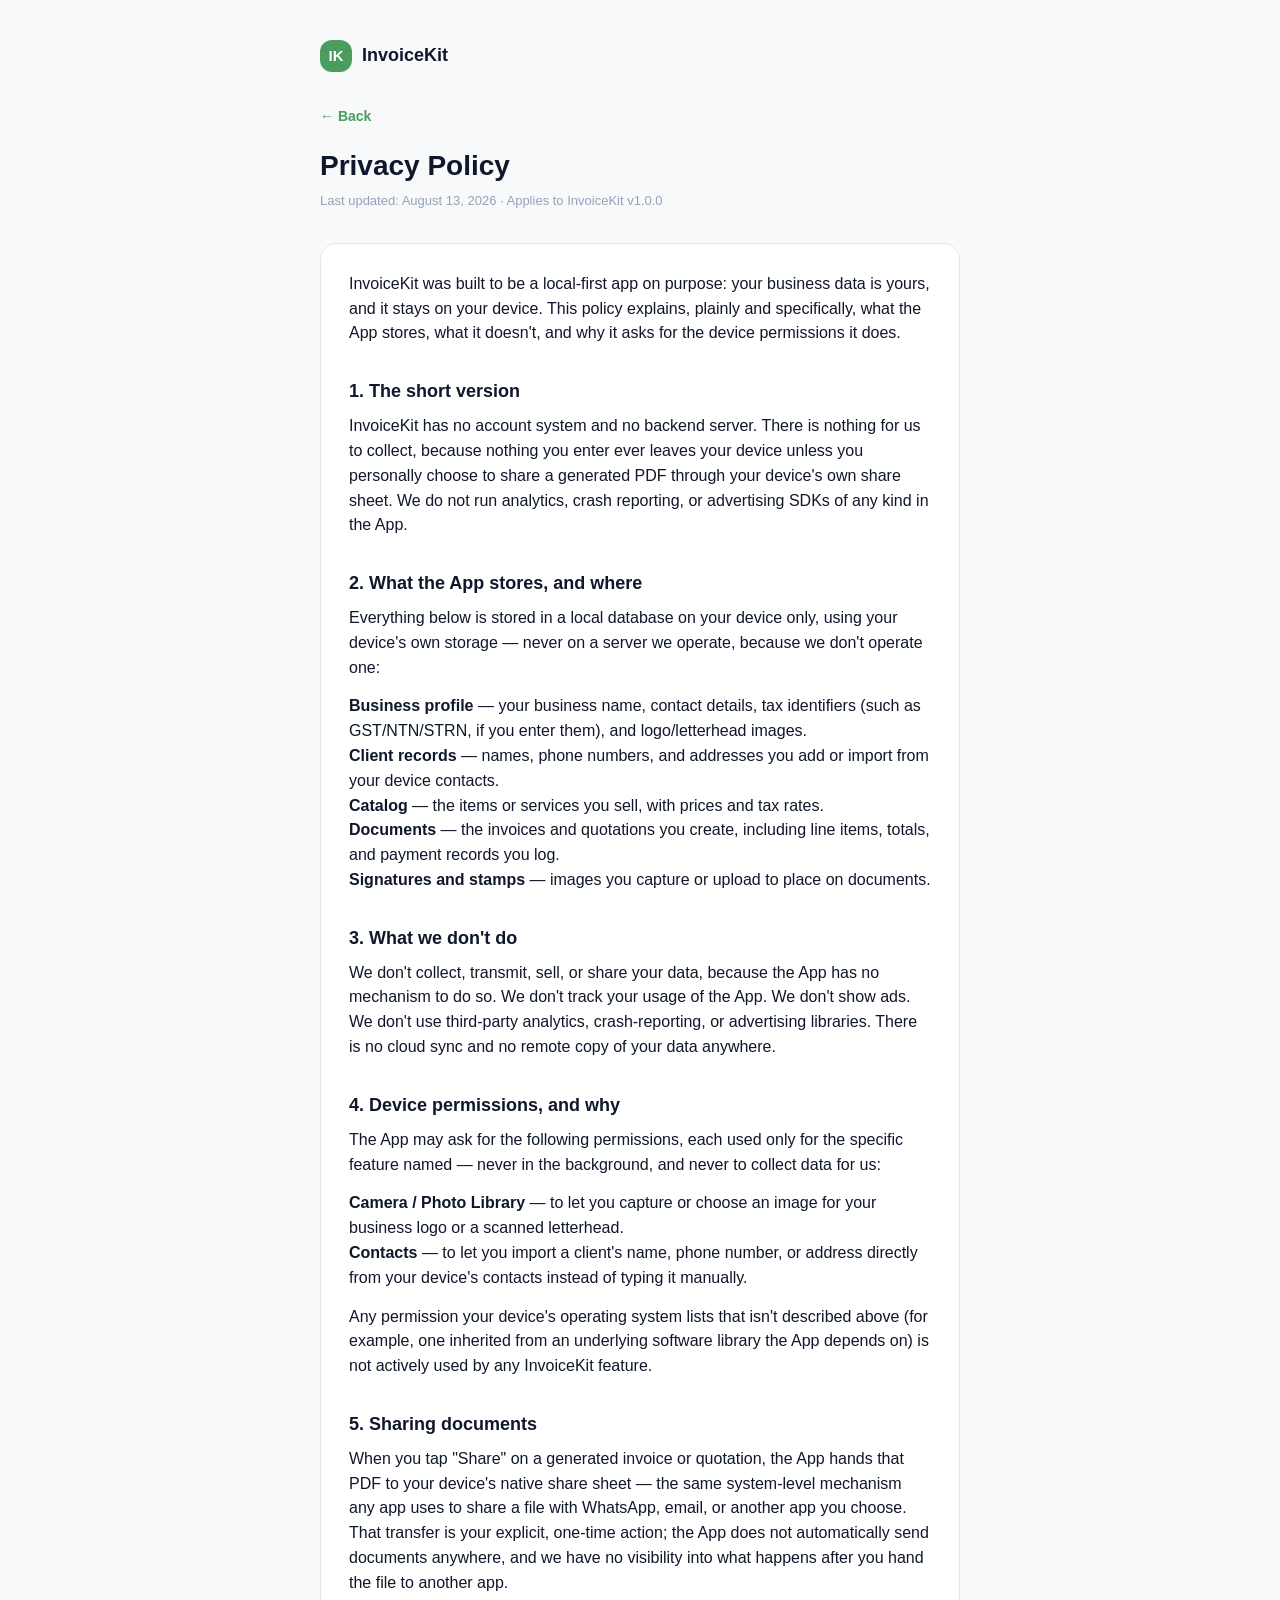
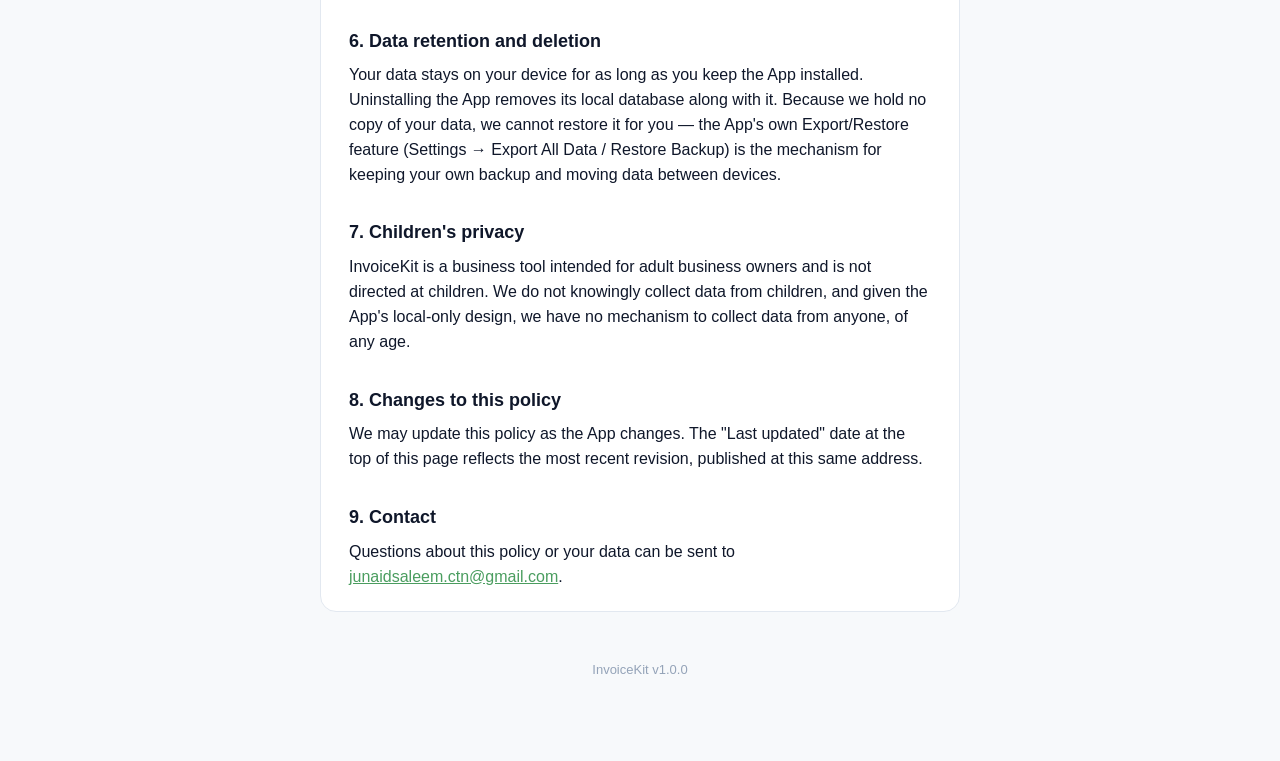
==== privacy.html @ 21d6da70 "Add InvoiceKit Terms & Conditions and Privacy Policy site Static site published via GitHub Pages, sp" ====
<!doctype html>
<html lang="en">
  <head>
    <meta charset="UTF-8" />
    <meta name="viewport" content="width=device-width, initial-scale=1" />
    <title>Privacy Policy — InvoiceKit</title>
    <meta name="description" content="Privacy Policy for InvoiceKit." />
    <link rel="stylesheet" href="styles.css" />
  </head>
  <body>
    <div class="page">
      <header class="site-header">
        <a class="brand" href="index.html">
          <span class="brand-mark">IK</span>
          InvoiceKit
        </a>
      </header>

      <a class="back-link" href="index.html">← Back</a>
      <h1>Privacy Policy</h1>
      <p class="meta">
        Last updated: August 13, 2026 · Applies to InvoiceKit v1.0.0
      </p>

      <div class="doc">
        <p>
          InvoiceKit was built to be a local-first app on purpose: your business
          data is yours, and it stays on your device. This policy explains,
          plainly and specifically, what the App stores, what it doesn't, and
          why it asks for the device permissions it does.
        </p>

        <h2>1. The short version</h2>
        <p>
          InvoiceKit has no account system and no backend server. There is
          nothing for us to collect, because nothing you enter ever leaves your
          device unless you personally choose to share a generated PDF through
          your device's own share sheet. We do not run analytics, crash
          reporting, or advertising SDKs of any kind in the App.
        </p>

        <h2>2. What the App stores, and where</h2>
        <p>
          Everything below is stored in a local database on your device only,
          using your device's own storage — never on a server we operate,
          because we don't operate one:
        </p>
        <p>
          <strong>Business profile</strong> — your business name, contact
          details, tax identifiers (such as GST/NTN/STRN, if you enter them),
          and logo/letterhead images.<br />
          <strong>Client records</strong> — names, phone numbers, and addresses
          you add or import from your device contacts.<br />
          <strong>Catalog</strong> — the items or services you sell, with prices
          and tax rates.<br />
          <strong>Documents</strong> — the invoices and quotations you create,
          including line items, totals, and payment records you log.<br />
          <strong>Signatures and stamps</strong> — images you capture or upload
          to place on documents.
        </p>

        <h2>3. What we don't do</h2>
        <p>
          We don't collect, transmit, sell, or share your data, because the App
          has no mechanism to do so. We don't track your usage of the App. We
          don't show ads. We don't use third-party analytics, crash-reporting,
          or advertising libraries. There is no cloud sync and no remote copy of
          your data anywhere.
        </p>

        <h2>4. Device permissions, and why</h2>
        <p>
          The App may ask for the following permissions, each used only for the
          specific feature named — never in the background, and never to collect
          data for us:
        </p>
        <p>
          <strong>Camera / Photo Library</strong> — to let you capture or choose
          an image for your business logo or a scanned letterhead.<br />
          <strong>Contacts</strong> — to let you import a client's name, phone
          number, or address directly from your device's contacts instead of
          typing it manually.
        </p>
        <p>
          Any permission your device's operating system lists that isn't
          described above (for example, one inherited from an underlying
          software library the App depends on) is not actively used by any
          InvoiceKit feature.
        </p>

        <h2>5. Sharing documents</h2>
        <p>
          When you tap "Share" on a generated invoice or quotation, the App
          hands that PDF to your device's native share sheet — the same
          system-level mechanism any app uses to share a file with WhatsApp,
          email, or another app you choose. That transfer is your explicit,
          one-time action; the App does not automatically send documents
          anywhere, and we have no visibility into what happens after you hand
          the file to another app.
        </p>

        <h2>6. Data retention and deletion</h2>
        <p>
          Your data stays on your device for as long as you keep the App
          installed. Uninstalling the App removes its local database along with
          it. Because we hold no copy of your data, we cannot restore it for you
          — the App's own Export/Restore feature (Settings → Export All Data /
          Restore Backup) is the mechanism for keeping your own backup and
          moving data between devices.
        </p>

        <h2>7. Children's privacy</h2>
        <p>
          InvoiceKit is a business tool intended for adult business owners and
          is not directed at children. We do not knowingly collect data from
          children, and given the App's local-only design, we have no mechanism
          to collect data from anyone, of any age.
        </p>

        <h2>8. Changes to this policy</h2>
        <p>
          We may update this policy as the App changes. The "Last updated" date
          at the top of this page reflects the most recent revision, published
          at this same address.
        </p>

        <h2>9. Contact</h2>
        <p>
          Questions about this policy or your data can be sent to
          <a href="mailto:junaidsaleem.ctn@gmail.com"
            >junaidsaleem.ctn@gmail.com</a
          >.
        </p>
      </div>

      <footer>InvoiceKit v1.0.0</footer>
    </div>
  </body>
</html>
---- styles.css ----
:root {
  --primary: #4a9d5f;
  --primary-pressed: #3e8650;
  --primary-surface: #eaf6ee;
  --primary-border: #c6e4d0;

  --ink: #0f172a;
  --ink-secondary: #64748b;
  --ink-muted: #94a3b8;

  --bg-page: #f7f9fb;
  --bg-card: #ffffff;
  --border: #e2e8f0;

  --radius-md: 12px;
  --radius-lg: 16px;
  --radius-pill: 999px;

  color-scheme: light;
}

@media (prefers-color-scheme: dark) {
  :root {
    --primary: #5cb473;
    --primary-pressed: #6fc086;
    --primary-surface: #14251a;
    --primary-border: #234a30;

    --ink: #f1f5f9;
    --ink-secondary: #b6c2d1;
    --ink-muted: #8291a3;

    --bg-page: #0f172a;
    --bg-card: #16213a;
    --border: #263449;

    color-scheme: dark;
  }
}

* {
  box-sizing: border-box;
}

body {
  margin: 0;
  background: var(--bg-page);
  color: var(--ink);
  font-family:
    -apple-system, BlinkMacSystemFont, "Segoe UI", Roboto, Helvetica, Arial,
    sans-serif;
  line-height: 1.55;
}

.page {
  max-width: 680px;
  margin: 0 auto;
  padding: 40px 20px 80px;
}

.brand {
  display: flex;
  align-items: center;
  gap: 10px;
  text-decoration: none;
  color: var(--ink);
  font-weight: 700;
  font-size: 18px;
}

.brand-mark {
  width: 32px;
  height: 32px;
  border-radius: var(--radius-md);
  background: var(--primary);
  color: #fff;
  display: flex;
  align-items: center;
  justify-content: center;
  font-weight: 700;
  font-size: 15px;
  flex-shrink: 0;
}

header.site-header {
  margin-bottom: 32px;
}

.eyebrow {
  text-transform: uppercase;
  letter-spacing: 0.06em;
  font-size: 12px;
  font-weight: 600;
  color: var(--ink-muted);
  margin: 24px 0 6px;
}

h1 {
  font-size: 28px;
  line-height: 1.25;
  margin: 0 0 8px;
  color: var(--ink);
}

h2 {
  font-size: 18px;
  margin: 32px 0 8px;
  color: var(--ink);
}

p {
  color: var(--ink);
  margin: 0 0 14px;
}

.subtitle {
  color: var(--ink-secondary);
  font-size: 15px;
  margin: 0;
}

.meta {
  color: var(--ink-muted);
  font-size: 13px;
  margin: 0 0 32px;
}

.card-grid {
  display: grid;
  gap: 12px;
  margin-top: 24px;
}

.card-link {
  display: flex;
  align-items: center;
  justify-content: space-between;
  gap: 12px;
  background: var(--bg-card);
  border: 1px solid var(--border);
  border-radius: var(--radius-lg);
  padding: 16px 18px;
  text-decoration: none;
  color: var(--ink);
}

.card-link:hover {
  border-color: var(--primary-border);
}

.card-link-title {
  font-weight: 600;
  font-size: 15px;
}

.card-link-subtitle {
  color: var(--ink-secondary);
  font-size: 13px;
  margin-top: 2px;
}

.card-link-arrow {
  color: var(--ink-muted);
  font-size: 18px;
  flex-shrink: 0;
}

.doc {
  background: var(--bg-card);
  border: 1px solid var(--border);
  border-radius: var(--radius-lg);
  padding: 28px 28px 8px;
  margin-top: 8px;
}

.back-link {
  display: inline-block;
  color: var(--primary);
  text-decoration: none;
  font-size: 14px;
  font-weight: 600;
  margin-bottom: 20px;
}

.back-link:hover {
  color: var(--primary-pressed);
}

a {
  color: var(--primary);
}

a:hover {
  color: var(--primary-pressed);
}

footer {
  margin-top: 48px;
  color: var(--ink-muted);
  font-size: 13px;
  text-align: center;
}
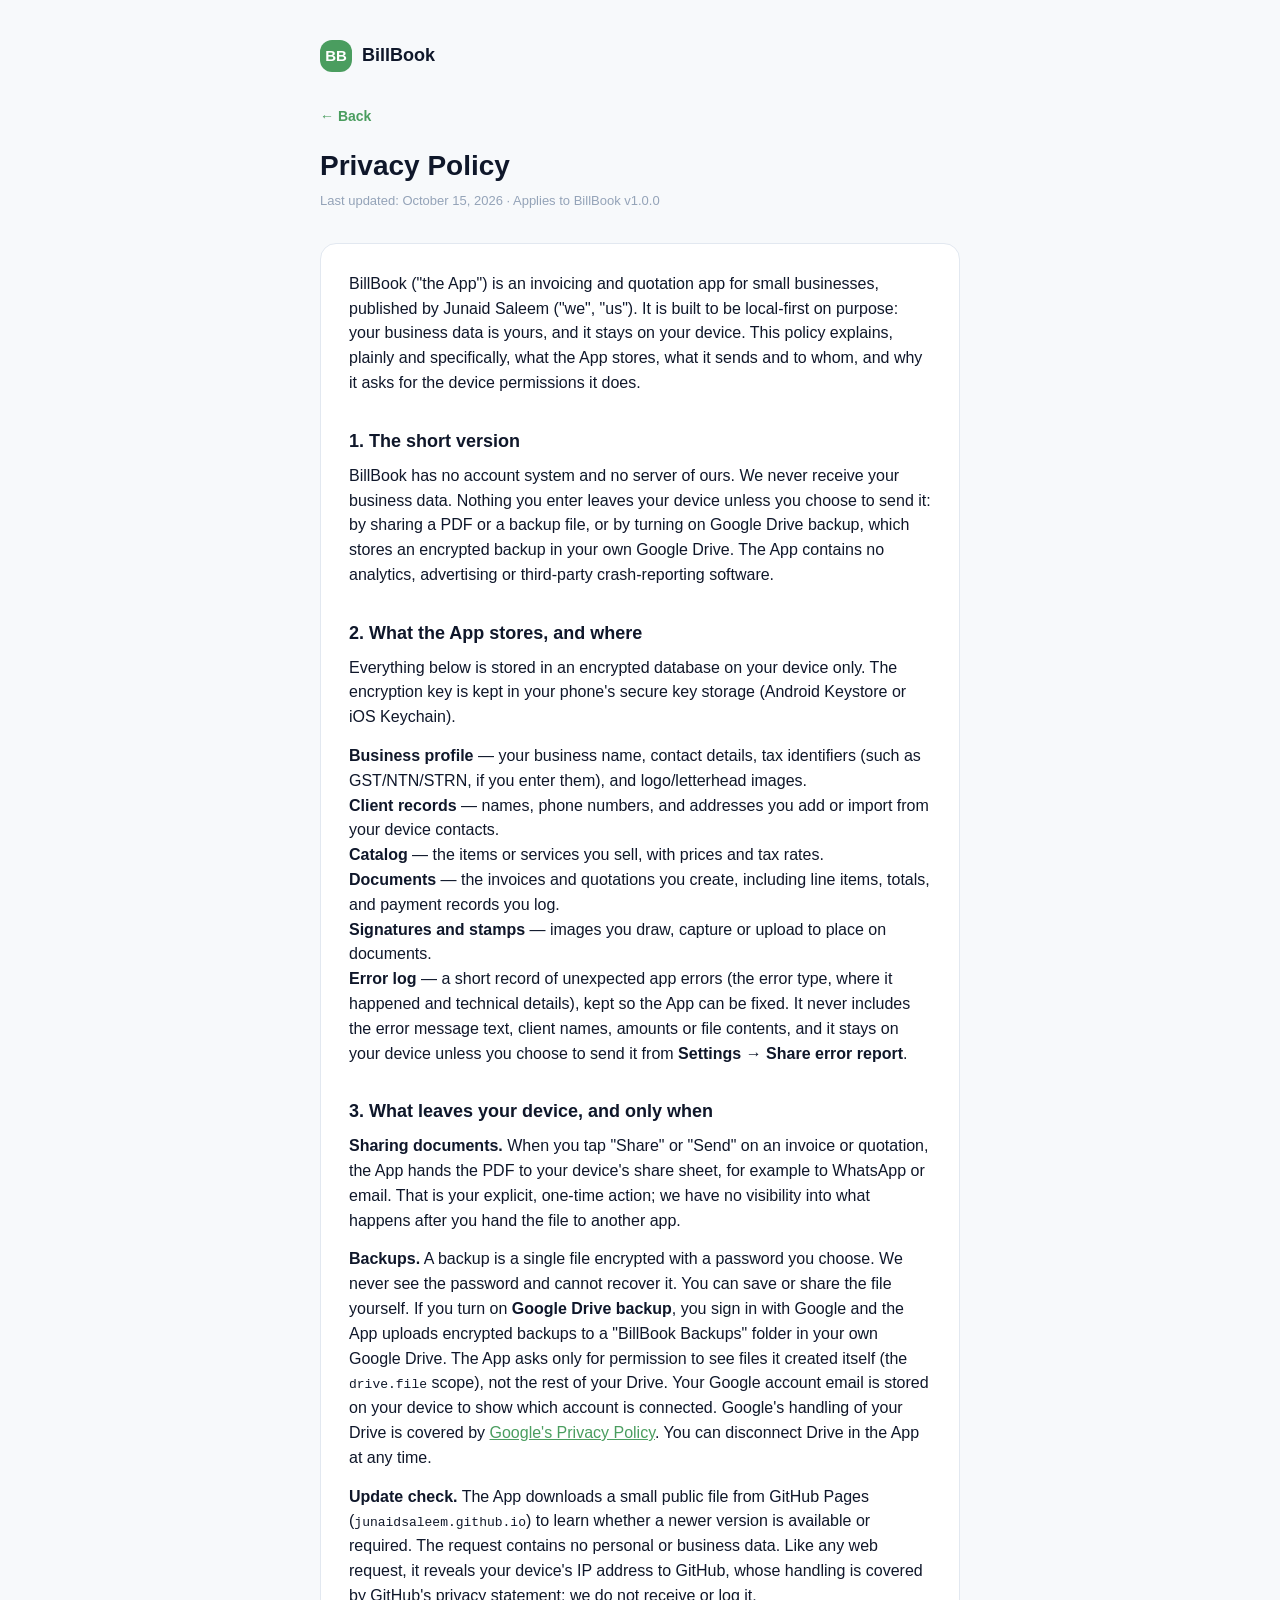
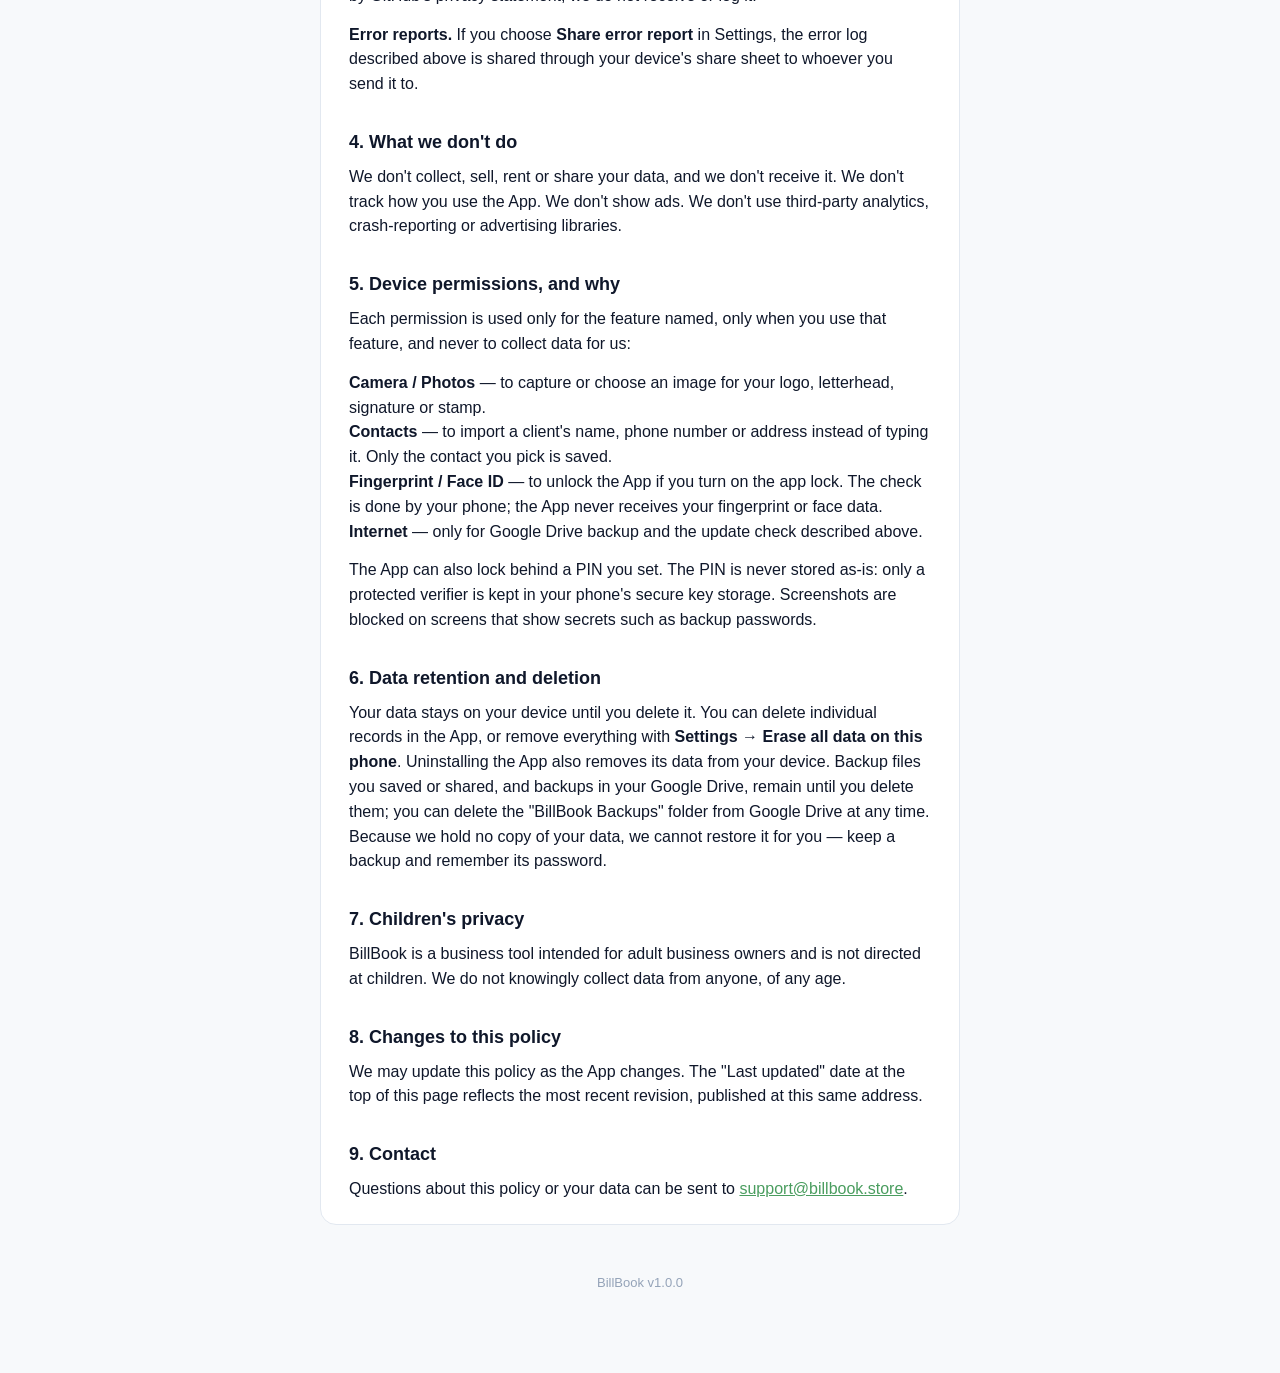
==== commit 71a9f30a: "all files" ====
--- a/privacy.html
+++ b/privacy.html
@@ -3,47 +3,50 @@
   <head>
     <meta charset="UTF-8" />
     <meta name="viewport" content="width=device-width, initial-scale=1" />
-    <title>Privacy Policy — InvoiceKit</title>
-    <meta name="description" content="Privacy Policy for InvoiceKit." />
+    <title>Privacy Policy — BillBook</title>
+    <meta name="description" content="Privacy Policy for BillBook." />
     <link rel="stylesheet" href="styles.css" />
   </head>
   <body>
     <div class="page">
       <header class="site-header">
         <a class="brand" href="index.html">
-          <span class="brand-mark">IK</span>
-          InvoiceKit
+          <span class="brand-mark">BB</span>
+          BillBook
         </a>
       </header>
 
       <a class="back-link" href="index.html">← Back</a>
       <h1>Privacy Policy</h1>
       <p class="meta">
-        Last updated: August 13, 2026 · Applies to InvoiceKit v1.0.0
+        Last updated: October 15, 2026 · Applies to BillBook v1.0.0
       </p>
 
       <div class="doc">
         <p>
-          InvoiceKit was built to be a local-first app on purpose: your business
-          data is yours, and it stays on your device. This policy explains,
-          plainly and specifically, what the App stores, what it doesn't, and
-          why it asks for the device permissions it does.
+          BillBook ("the App") is an invoicing and quotation app for small
+          businesses, published by Junaid Saleem ("we", "us"). It is built to be
+          local-first on purpose: your business data is yours, and it stays on
+          your device. This policy explains, plainly and specifically, what the
+          App stores, what it sends and to whom, and why it asks for the device
+          permissions it does.
         </p>
 
         <h2>1. The short version</h2>
         <p>
-          InvoiceKit has no account system and no backend server. There is
-          nothing for us to collect, because nothing you enter ever leaves your
-          device unless you personally choose to share a generated PDF through
-          your device's own share sheet. We do not run analytics, crash
-          reporting, or advertising SDKs of any kind in the App.
+          BillBook has no account system and no server of ours. We never
+          receive your business data. Nothing you enter leaves your device
+          unless you choose to send it: by sharing a PDF or a backup file, or by
+          turning on Google Drive backup, which stores an encrypted backup in
+          your own Google Drive. The App contains no analytics, advertising or
+          third-party crash-reporting software.
         </p>
 
         <h2>2. What the App stores, and where</h2>
         <p>
-          Everything below is stored in a local database on your device only,
-          using your device's own storage — never on a server we operate,
-          because we don't operate one:
+          Everything below is stored in an encrypted database on your device
+          only. The encryption key is kept in your phone's secure key storage
+          (Android Keystore or iOS Keychain).
         </p>
         <p>
           <strong>Business profile</strong> — your business name, contact
@@ -55,66 +58,98 @@
           and tax rates.<br />
           <strong>Documents</strong> — the invoices and quotations you create,
           including line items, totals, and payment records you log.<br />
-          <strong>Signatures and stamps</strong> — images you capture or upload
-          to place on documents.
+          <strong>Signatures and stamps</strong> — images you draw, capture or
+          upload to place on documents.<br />
+          <strong>Error log</strong> — a short record of unexpected app errors
+          (the error type, where it happened and technical details), kept so
+          the App can be fixed. It never includes the error message text, client
+          names, amounts or file contents, and it stays on your device unless
+          you choose to send it from <strong>Settings → Share error report</strong>.
         </p>
 
-        <h2>3. What we don't do</h2>
+        <h2>3. What leaves your device, and only when</h2>
         <p>
-          We don't collect, transmit, sell, or share your data, because the App
-          has no mechanism to do so. We don't track your usage of the App. We
-          don't show ads. We don't use third-party analytics, crash-reporting,
-          or advertising libraries. There is no cloud sync and no remote copy of
-          your data anywhere.
+          <strong>Sharing documents.</strong> When you tap "Share" or "Send" on
+          an invoice or quotation, the App hands the PDF to your device's share
+          sheet, for example to WhatsApp or email. That is your explicit,
+          one-time action; we have no visibility into what happens after you
+          hand the file to another app.
+        </p>
+        <p>
+          <strong>Backups.</strong> A backup is a single file encrypted with a
+          password you choose. We never see the password and cannot recover it.
+          You can save or share the file yourself. If you turn on
+          <strong>Google Drive backup</strong>, you sign in with Google and the
+          App uploads encrypted backups to a "BillBook Backups" folder in your
+          own Google Drive. The App asks only for permission to see files it
+          created itself (the <code>drive.file</code> scope), not the rest of
+          your Drive. Your Google account email is stored on your device to
+          show which account is connected. Google's handling of your Drive is
+          covered by
+          <a href="https://policies.google.com/privacy">Google's Privacy Policy</a>.
+          You can disconnect Drive in the App at any time.
+        </p>
+        <p>
+          <strong>Update check.</strong> The App downloads a small public file
+          from GitHub Pages (<code>junaidsaleem.github.io</code>) to learn
+          whether a newer version is available or required. The request
+          contains no personal or business data. Like any web request, it
+          reveals your device's IP address to GitHub, whose handling is covered
+          by GitHub's privacy statement; we do not receive or log it.
+        </p>
+        <p>
+          <strong>Error reports.</strong> If you choose
+          <strong>Share error report</strong> in Settings, the error log described above is shared through your
+          device's share sheet to whoever you send it to.
         </p>
 
-        <h2>4. Device permissions, and why</h2>
+        <h2>4. What we don't do</h2>
         <p>
-          The App may ask for the following permissions, each used only for the
-          specific feature named — never in the background, and never to collect
-          data for us:
+          We don't collect, sell, rent or share your data, and we don't receive
+          it. We don't track how you use the App. We don't show ads. We don't
+          use third-party analytics, crash-reporting or advertising libraries.
+        </p>
+
+        <h2>5. Device permissions, and why</h2>
+        <p>
+          Each permission is used only for the feature named, only when you use
+          that feature, and never to collect data for us:
         </p>
         <p>
-          <strong>Camera / Photo Library</strong> — to let you capture or choose
-          an image for your business logo or a scanned letterhead.<br />
-          <strong>Contacts</strong> — to let you import a client's name, phone
-          number, or address directly from your device's contacts instead of
-          typing it manually.
+          <strong>Camera / Photos</strong> — to capture or choose an image for
+          your logo, letterhead, signature or stamp.<br />
+          <strong>Contacts</strong> — to import a client's name, phone number or
+          address instead of typing it. Only the contact you pick is saved.<br />
+          <strong>Fingerprint / Face ID</strong> — to unlock the App if you turn
+          on the app lock. The check is done by your phone; the App never
+          receives your fingerprint or face data.<br />
+          <strong>Internet</strong> — only for Google Drive backup and the
+          update check described above.
         </p>
         <p>
-          Any permission your device's operating system lists that isn't
-          described above (for example, one inherited from an underlying
-          software library the App depends on) is not actively used by any
-          InvoiceKit feature.
-        </p>
-
-        <h2>5. Sharing documents</h2>
-        <p>
-          When you tap "Share" on a generated invoice or quotation, the App
-          hands that PDF to your device's native share sheet — the same
-          system-level mechanism any app uses to share a file with WhatsApp,
-          email, or another app you choose. That transfer is your explicit,
-          one-time action; the App does not automatically send documents
-          anywhere, and we have no visibility into what happens after you hand
-          the file to another app.
+          The App can also lock behind a PIN you set. The PIN is never stored
+          as-is: only a protected verifier is kept in your phone's secure key
+          storage. Screenshots are blocked on screens that show secrets such as
+          backup passwords.
         </p>
 
         <h2>6. Data retention and deletion</h2>
         <p>
-          Your data stays on your device for as long as you keep the App
-          installed. Uninstalling the App removes its local database along with
-          it. Because we hold no copy of your data, we cannot restore it for you
-          — the App's own Export/Restore feature (Settings → Export All Data /
-          Restore Backup) is the mechanism for keeping your own backup and
-          moving data between devices.
+          Your data stays on your device until you delete it. You can delete
+          individual records in the App, or remove everything with
+          <strong>Settings → Erase all data on this phone</strong>. Uninstalling the App also
+          removes its data from your device. Backup files you saved or shared,
+          and backups in your Google Drive, remain until you delete them; you
+          can delete the "BillBook Backups" folder from Google Drive at any time.
+          Because we hold no copy of your data, we cannot restore it for you —
+          keep a backup and remember its password.
         </p>
 
         <h2>7. Children's privacy</h2>
         <p>
-          InvoiceKit is a business tool intended for adult business owners and
-          is not directed at children. We do not knowingly collect data from
-          children, and given the App's local-only design, we have no mechanism
-          to collect data from anyone, of any age.
+          BillBook is a business tool intended for adult business owners and is
+          not directed at children. We do not knowingly collect data from
+          anyone, of any age.
         </p>
 
         <h2>8. Changes to this policy</h2>
@@ -127,13 +162,11 @@
         <h2>9. Contact</h2>
         <p>
           Questions about this policy or your data can be sent to
-          <a href="mailto:junaidsaleem.ctn@gmail.com"
-            >junaidsaleem.ctn@gmail.com</a
-          >.
+          <a href="mailto:support@billbook.store">support@billbook.store</a>.
         </p>
       </div>
 
-      <footer>InvoiceKit v1.0.0</footer>
+      <footer>BillBook v1.0.0</footer>
     </div>
   </body>
 </html>
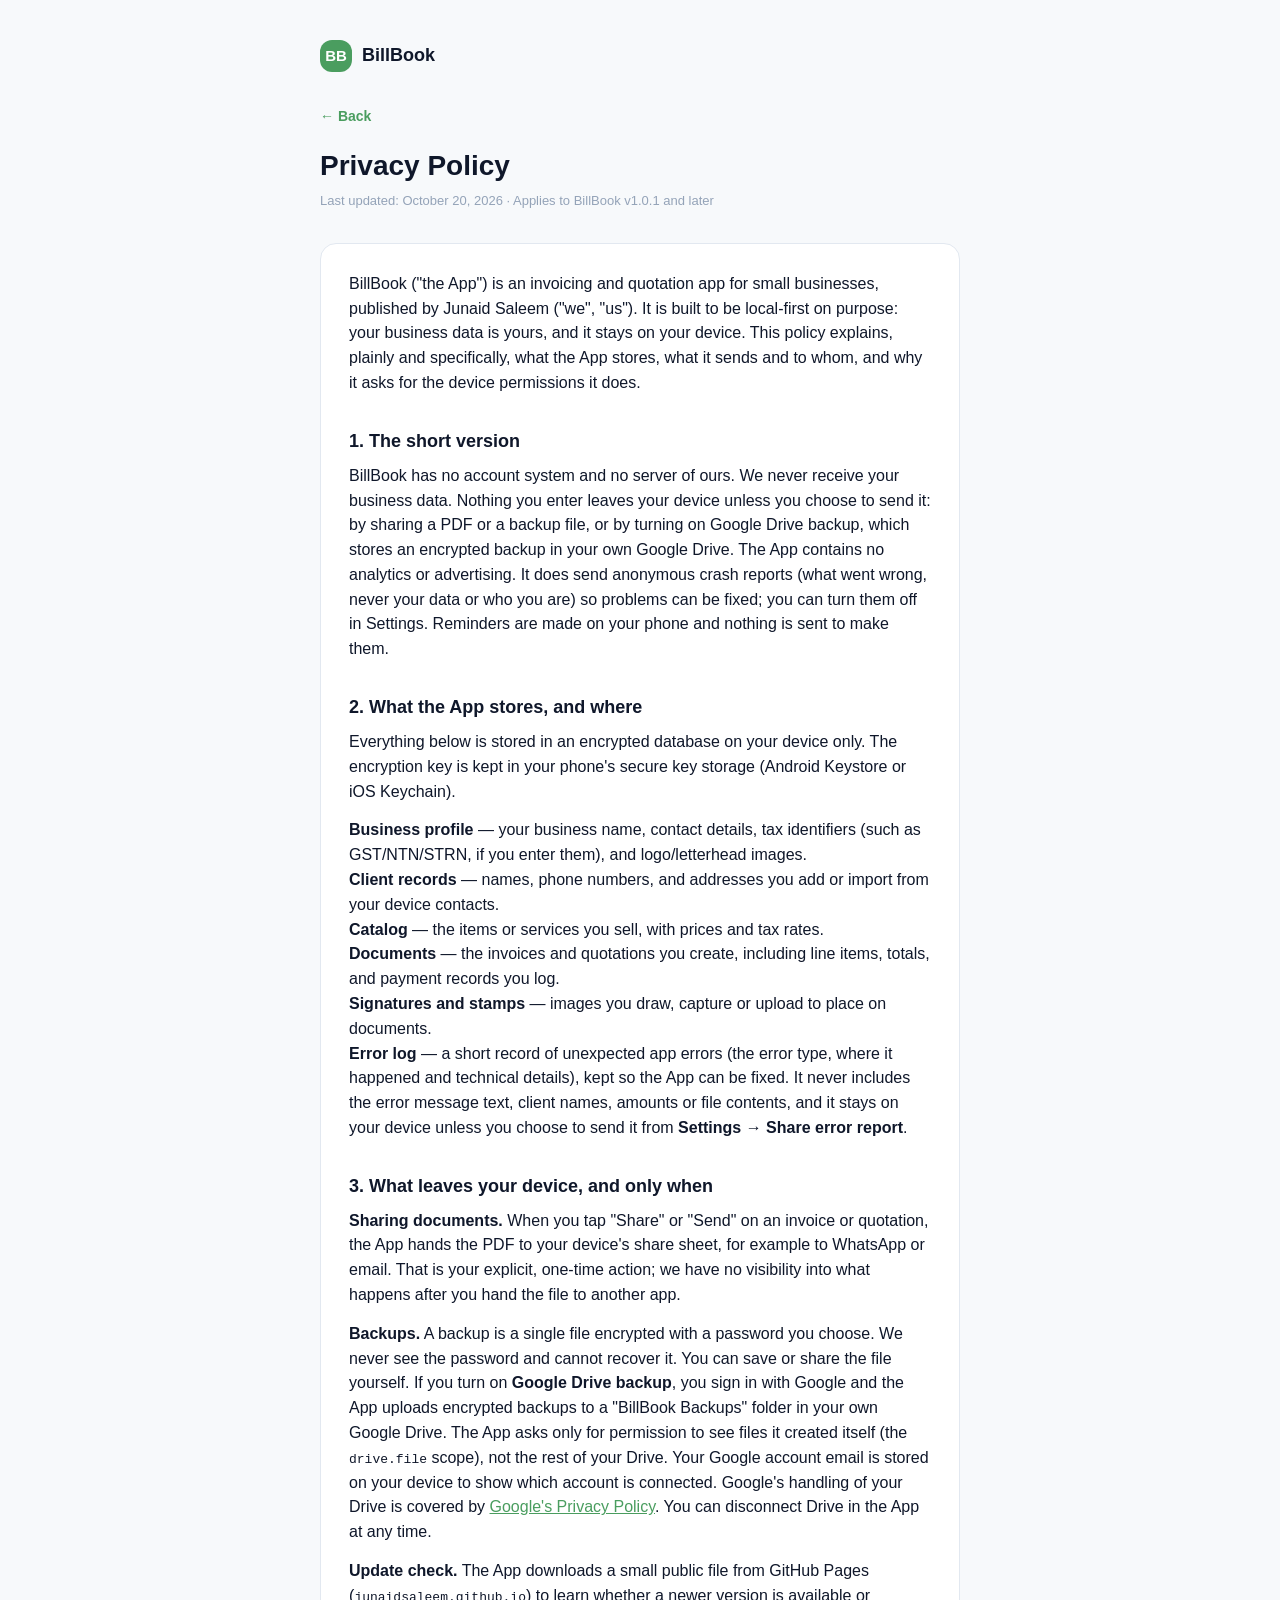
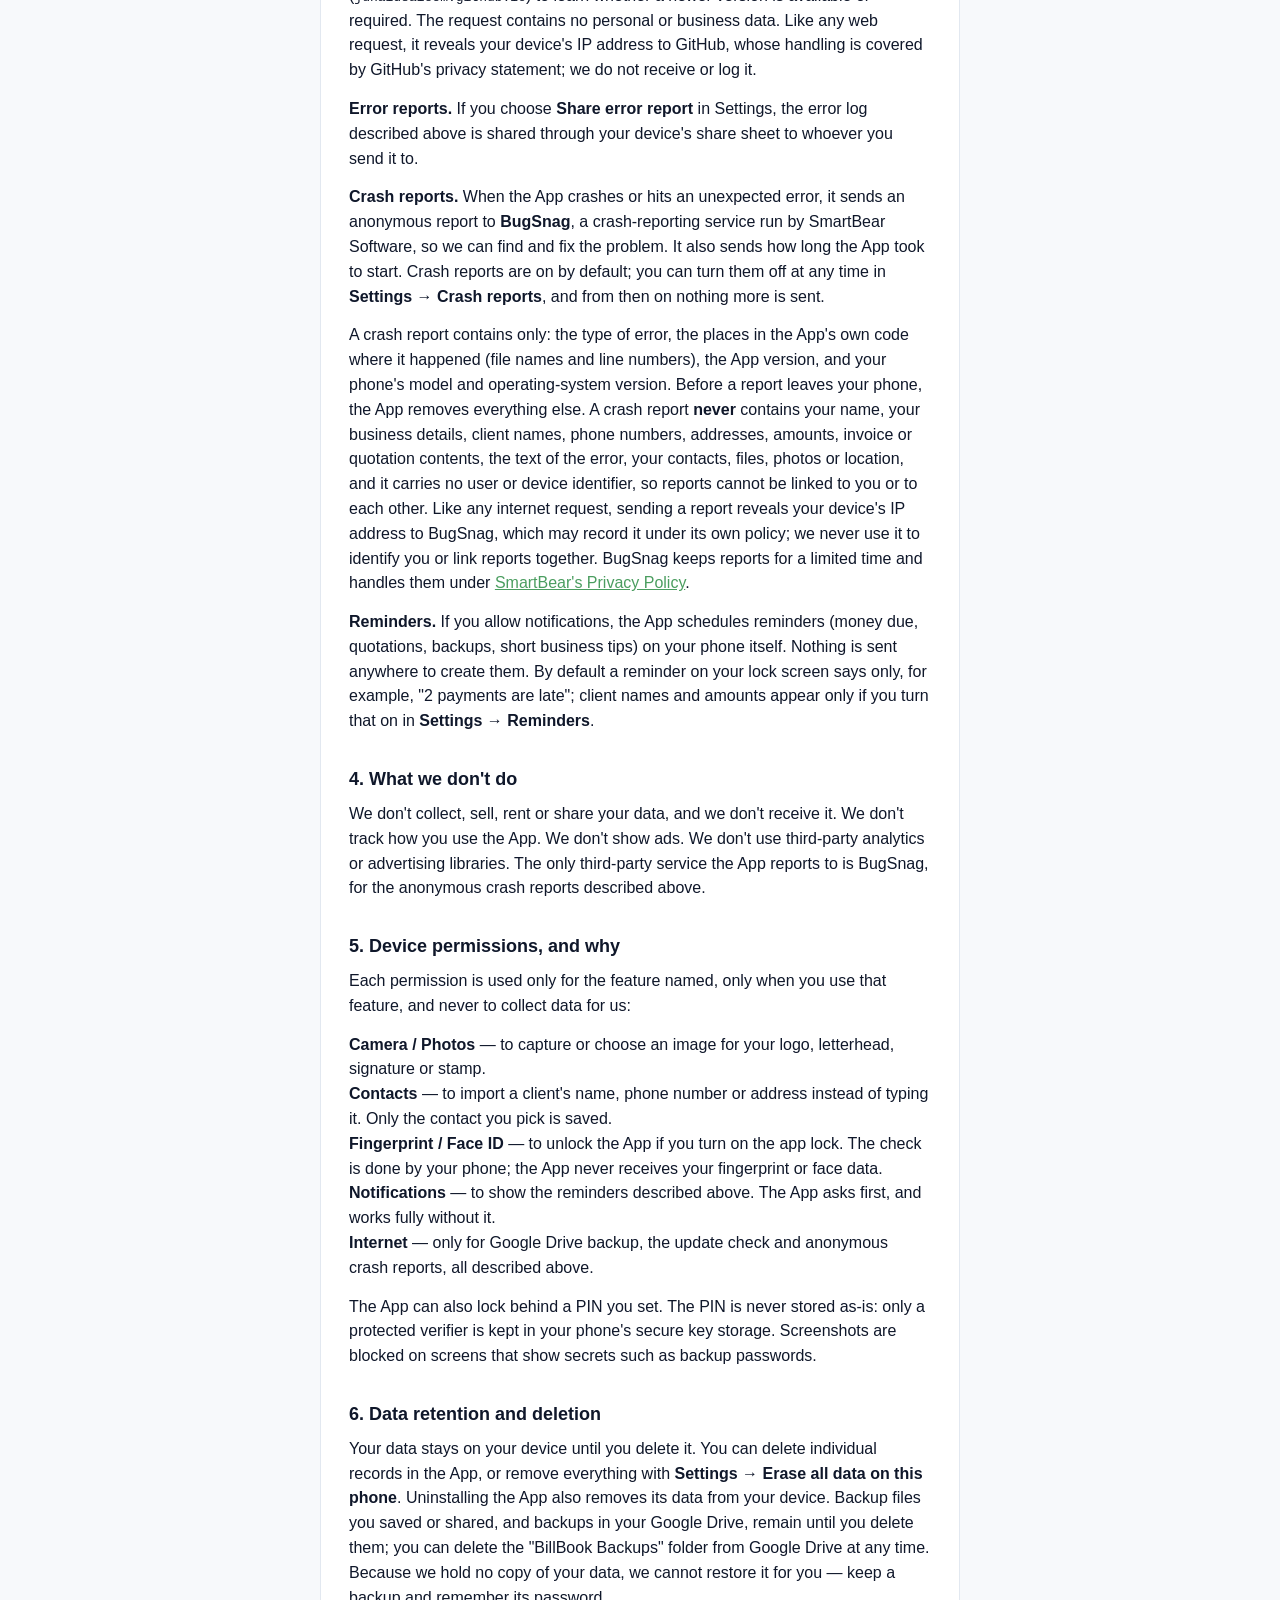
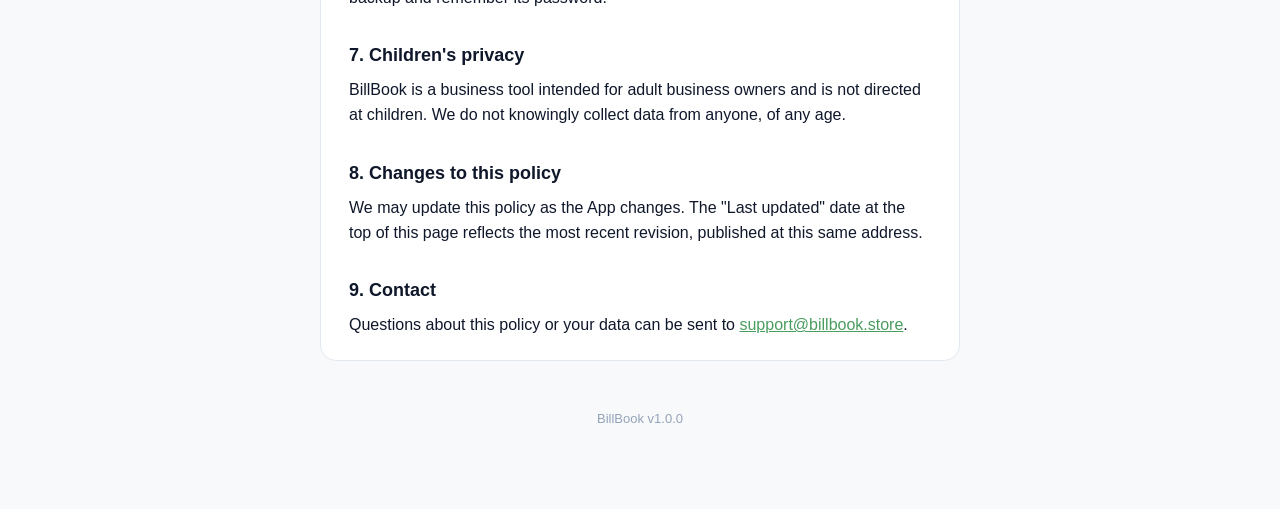
==== commit e3150ce2: "docs(privacy): disclose anonymous crash reports and reminders Crash reports (BugSnag) are on by defa" ====
--- a/privacy.html
+++ b/privacy.html
@@ -19,7 +19,7 @@
       <a class="back-link" href="index.html">← Back</a>
       <h1>Privacy Policy</h1>
       <p class="meta">
-        Last updated: October 15, 2026 · Applies to BillBook v1.0.0
+        Last updated: October 20, 2026 · Applies to BillBook v1.0.1 and later
       </p>
 
       <div class="doc">
@@ -38,8 +38,11 @@
           receive your business data. Nothing you enter leaves your device
           unless you choose to send it: by sharing a PDF or a backup file, or by
           turning on Google Drive backup, which stores an encrypted backup in
-          your own Google Drive. The App contains no analytics, advertising or
-          third-party crash-reporting software.
+          your own Google Drive. The App contains no analytics or advertising.
+          It does send anonymous crash reports (what went wrong, never your
+          data or who you are) so problems can be fixed; you can turn them off
+          in Settings. Reminders are made on your phone and nothing is sent to
+          make them.
         </p>
 
         <h2>2. What the App stores, and where</h2>
@@ -102,12 +105,47 @@
           <strong>Share error report</strong> in Settings, the error log described above is shared through your
           device's share sheet to whoever you send it to.
         </p>
+        <p>
+          <strong>Crash reports.</strong> When the App crashes or hits an
+          unexpected error, it sends an anonymous report to
+          <strong>BugSnag</strong>, a crash-reporting service run by SmartBear
+          Software, so we can find and fix the problem. It also sends how long
+          the App took to start. Crash reports are on by default; you can turn
+          them off at any time in <strong>Settings → Crash reports</strong>, and
+          from then on nothing more is sent.
+        </p>
+        <p>
+          A crash report contains only: the type of error, the places in the
+          App's own code where it happened (file names and line numbers), the
+          App version, and your phone's model and operating-system version.
+          Before a report leaves your phone, the App removes everything else.
+          A crash report <strong>never</strong> contains your name, your
+          business details, client names, phone numbers, addresses, amounts,
+          invoice or quotation contents, the text of the error, your contacts,
+          files, photos or location, and it carries no user or device
+          identifier, so reports cannot be linked to you or to each other. Like
+          any internet request, sending a report reveals your device's IP
+          address to BugSnag, which may record it under its own policy; we
+          never use it to identify you or link reports together. BugSnag keeps reports
+          for a limited time and handles them under
+          <a href="https://smartbear.com/privacy/">SmartBear's Privacy Policy</a>.
+        </p>
+        <p>
+          <strong>Reminders.</strong> If you allow notifications, the App
+          schedules reminders (money due, quotations, backups, short business
+          tips) on your phone itself. Nothing is sent anywhere to create them.
+          By default a reminder on your lock screen says only, for example,
+          "2 payments are late"; client names and amounts appear only if you
+          turn that on in <strong>Settings → Reminders</strong>.
+        </p>
 
         <h2>4. What we don't do</h2>
         <p>
           We don't collect, sell, rent or share your data, and we don't receive
           it. We don't track how you use the App. We don't show ads. We don't
-          use third-party analytics, crash-reporting or advertising libraries.
+          use third-party analytics or advertising libraries. The only
+          third-party service the App reports to is BugSnag, for the anonymous
+          crash reports described above.
         </p>
 
         <h2>5. Device permissions, and why</h2>
@@ -123,8 +161,10 @@
           <strong>Fingerprint / Face ID</strong> — to unlock the App if you turn
           on the app lock. The check is done by your phone; the App never
           receives your fingerprint or face data.<br />
-          <strong>Internet</strong> — only for Google Drive backup and the
-          update check described above.
+          <strong>Notifications</strong> — to show the reminders described
+          above. The App asks first, and works fully without it.<br />
+          <strong>Internet</strong> — only for Google Drive backup, the update
+          check and anonymous crash reports, all described above.
         </p>
         <p>
           The App can also lock behind a PIN you set. The PIN is never stored
